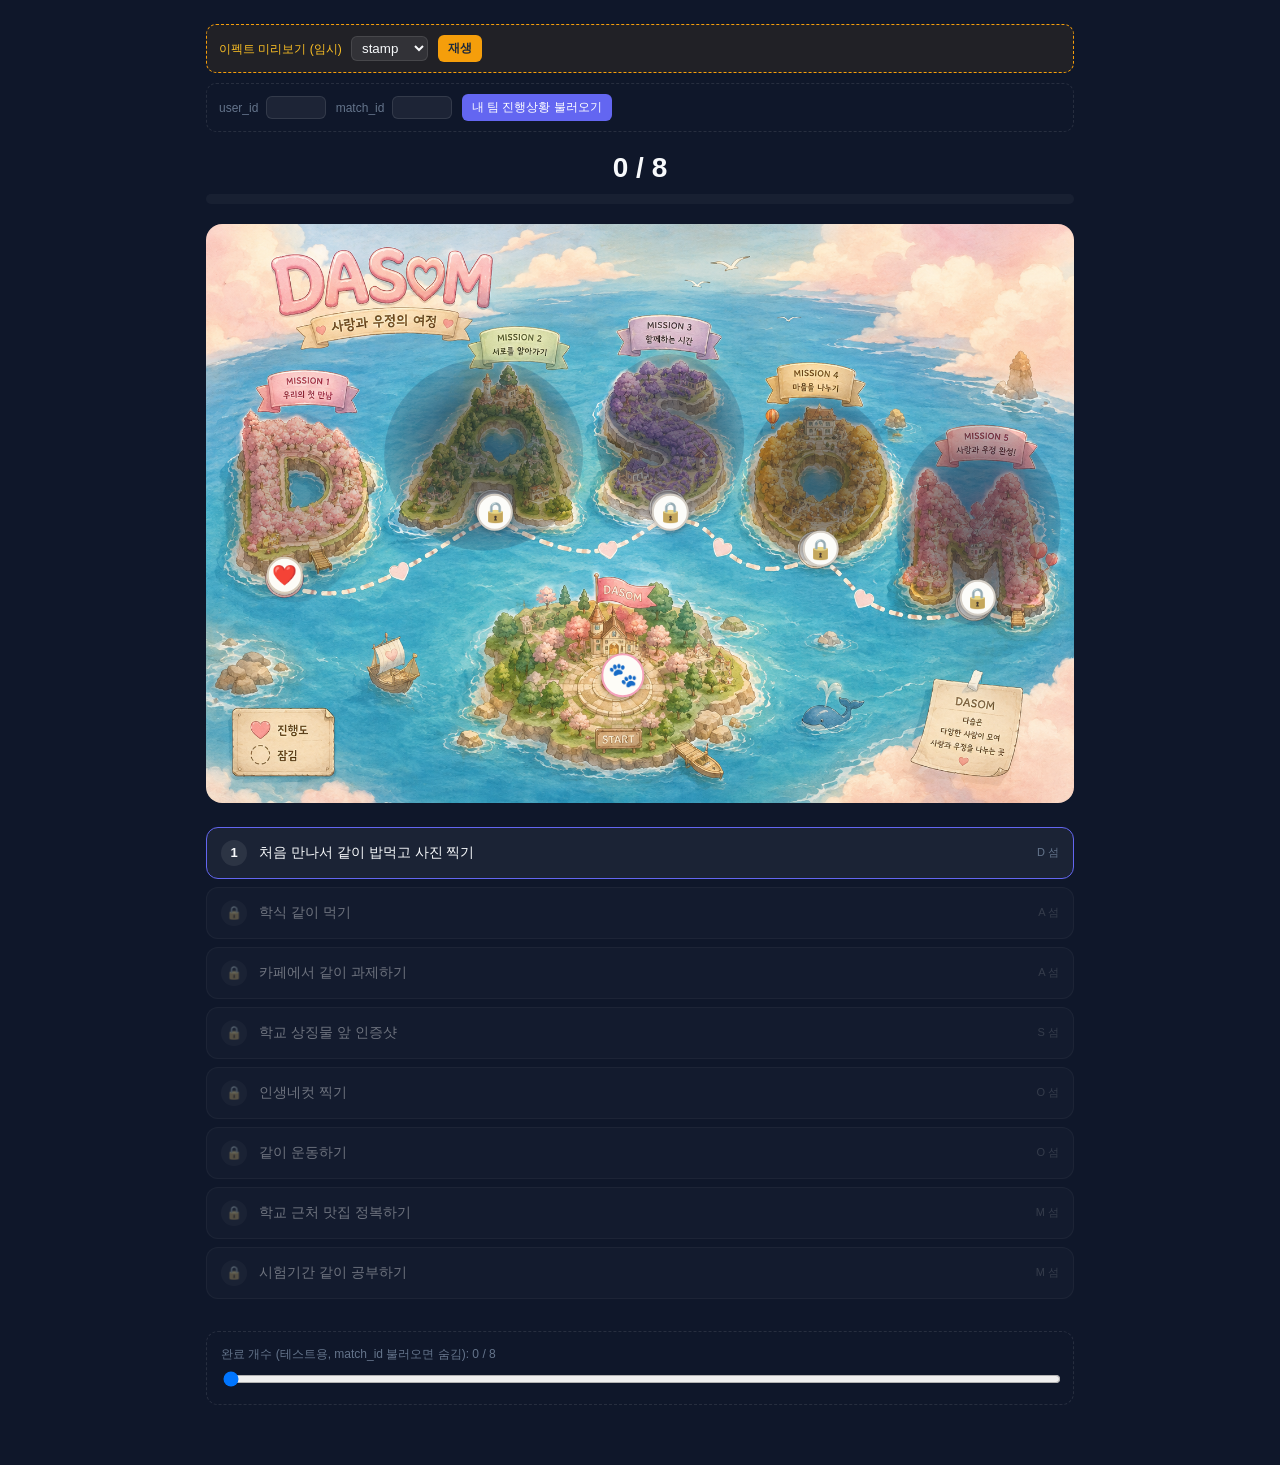
==== frontend/mission.html @ 1ad97488 "DASOM 지도 진행도 화면 + 사진 인증 완료 흐름 추가 - 미션 8개로 재구성, 섬(D/A/S/O/M)별로 묶음 - 지도 이미지 위에 섬 잠김/열림/완료 3단계 밝기 + 배지 " ====
<!DOCTYPE html>
<html lang="ko">
<head>
<meta charset="UTF-8">
<title>DASOM 진행도</title>
<link rel="stylesheet" href="css/mission.css">
</head>
<body>

<div class="page">

  <!-- 임시: 이펙트 비교용. 하나 고른 뒤 이 블록 통째로 제거할 것 -->
  <div class="effect-picker" id="effectPicker">
    <label>이펙트 미리보기 (임시)
      <select id="effectSelect">
        <option value="stamp">stamp</option>
        <option value="confetti">confetti</option>
        <option value="neon">neon</option>
      </select>
    </label>
    <button id="effectPreviewBtn">재생</button>
  </div>

  <div class="demo-auth">
    <label>user_id <input type="number" id="demoUserId"></label>
    <label>match_id <input type="number" id="demoMatchId"></label>
    <button id="demoLoadBtn">내 팀 진행상황 불러오기</button>
    <span id="demoAuthMsg"></span>
  </div>

  <div class="progress-header">
    <div class="progress-text"><span id="completedCount">0</span> / 8</div>
    <div class="progress-bar"><div class="progress-bar-fill" id="progressBarFill"></div></div>
  </div>

  <div class="dasom-wrap">
    <!-- frontend/img/dasom-map.png 로 그림 파일을 넣어야 보임 -->
    <img src="img/dasom-map.png" alt="DASOM 진행 지도" class="dasom-map-img">
    <div class="island-overlays" id="islandOverlays"></div>
    <div id="walker" class="walker-marker">🐾</div>
  </div>

  <div class="mission-list" id="missionList"></div>

  <div class="debug-panel" id="debugPanel">
    <label for="debugSlider">완료 개수 (테스트용, match_id 불러오면 숨김): <span id="debugValue">0</span> / 8</label>
    <input type="range" id="debugSlider" min="0" max="8" value="0" step="1">
  </div>

</div>

<div class="modal-overlay" id="uploadModal">
  <div class="modal-card">
    <h3 id="modalMissionTitle">미션 제목</h3>
    <input type="file" id="photoInput" accept="image/*">
    <p class="modal-msg" id="modalMsg"></p>
    <div class="modal-actions">
      <button id="modalCancelBtn" class="btn-secondary">취소</button>
      <button id="modalSubmitBtn" class="btn-primary">완료 처리</button>
    </div>
  </div>
</div>

<script src="js/mission.js"></script>
</body>
</html>
---- frontend/css/mission.css ----
:root {
    --primary: #6366f1;
    --primary-hover: #4f46e5;
    --bg-color: #0f172a;
    --text-color: #f8fafc;
    --muted: #64748b;
    --done: #22c55e;
    --locked-bg: rgba(255, 255, 255, 0.04);
    --card-bg: rgba(255, 255, 255, 0.05);
    --card-border: rgba(255, 255, 255, 0.1);
}

* { box-sizing: border-box; }

body {
    font-family: 'Inter', sans-serif;
    background-color: var(--bg-color);
    color: var(--text-color);
    margin: 0;
    min-height: 100vh;
}

.page {
    max-width: 900px;
    margin: 0 auto;
    padding: 24px 16px 60px;
}

/* 임시: 이펙트 비교용 드롭다운 (고른 뒤 제거할 것) */
.effect-picker {
    display: flex;
    align-items: center;
    gap: 10px;
    margin-bottom: 10px;
    padding: 10px 12px;
    border-radius: 10px;
    border: 1px dashed #f59e0b;
    background: rgba(245, 158, 11, 0.08);
    font-size: 12px;
    color: #fbbf24;
}

.effect-picker select {
    margin-left: 6px;
    background: rgba(255, 255, 255, 0.08);
    color: var(--text-color);
    border: 1px solid var(--card-border);
    border-radius: 6px;
    padding: 3px 6px;
}

.effect-picker button {
    background: #f59e0b;
    color: #1e293b;
    border: none;
    border-radius: 6px;
    padding: 5px 10px;
    cursor: pointer;
    font-weight: 700;
    font-size: 12px;
}

/* 로그인 대체용 테스트 입력 (실제 로그인 연동 전까지) */
.demo-auth {
    display: flex;
    flex-wrap: wrap;
    align-items: center;
    gap: 10px;
    margin-bottom: 20px;
    padding: 10px 12px;
    border-radius: 10px;
    border: 1px dashed var(--card-border);
    font-size: 12px;
    color: var(--muted);
}

.demo-auth input {
    width: 60px;
    margin-left: 4px;
    background: rgba(255, 255, 255, 0.06);
    border: 1px solid var(--card-border);
    border-radius: 6px;
    color: var(--text-color);
    padding: 3px 6px;
}

.demo-auth button {
    background: var(--primary);
    color: #fff;
    border: none;
    border-radius: 6px;
    padding: 5px 10px;
    cursor: pointer;
    font-size: 12px;
}

/* 상단 진행도 */
.progress-header {
    text-align: center;
    margin-bottom: 12px;
}

.progress-text {
    font-size: 28px;
    font-weight: 700;
}

.progress-bar {
    margin-top: 10px;
    height: 10px;
    border-radius: 999px;
    background: var(--locked-bg);
    overflow: hidden;
}

.progress-bar-fill {
    height: 100%;
    width: 0%;
    background: linear-gradient(90deg, var(--primary), #a855f7);
    border-radius: 999px;
    transition: width 0.6s ease;
}

/* DASOM 지도 */
.dasom-wrap {
    position: relative;
    margin: 20px 0 8px;
    border-radius: 16px;
    overflow: hidden;
}

.dasom-map-img {
    display: block;
    width: 100%;
    height: auto;
}

.island-overlays {
    position: absolute;
    inset: 0;
}

/* 섬 하나를 덮어 어둡게 만드는 레이어. locked면 보이고, 열리면 사라짐.
   가장자리를 radial-gradient로 흐리게 빼서 섬 윤곽과 안 맞아도 티가 덜 나게 함 */
.island-dim {
    position: absolute;
    transform: translate(-50%, -50%);
    border-radius: 50%;
    background: radial-gradient(
        ellipse at center,
        rgba(28, 40, 64, 0.62) 0%,
        rgba(28, 40, 64, 0.5) 40%,
        rgba(28, 40, 64, 0.22) 68%,
        rgba(28, 40, 64, 0) 88%
    );
    transition: opacity 0.7s ease;
    pointer-events: none;
}

/* 잠김: 그대로 어둡게 / 열림: 절반만 / 완료: 완전히 밝게 */
.island-dim.is-open {
    opacity: 0.45;
}

.island-dim.is-done {
    opacity: 0;
}

/* 그림에 이미 그려진 자물쇠 배지를 덮는 흰 원 + 상태 아이콘 */
.island-badge {
    position: absolute;
    width: 4.2%;
    aspect-ratio: 1;
    transform: translate(-50%, -50%);
    border-radius: 50%;
    background: #fdfcf7;
    border: 2px solid #d9cdbb;
    box-shadow: 0 2px 5px rgba(0, 0, 0, 0.25);
    display: flex;
    align-items: center;
    justify-content: center;
    font-size: clamp(11px, 2vw, 20px);
    line-height: 1;
    transition: transform 0.4s ease, box-shadow 0.4s ease;
    pointer-events: none;
}

.island-badge.locked {
    filter: grayscale(0.5);
}

.island-badge.done {
    border-color: #f5a3bb;
    box-shadow: 0 0 10px 2px rgba(245, 163, 187, 0.9);
}

.walker-marker {
    position: absolute;
    top: 0;
    left: 0;
    width: 5%;
    aspect-ratio: 1;
    display: flex;
    align-items: center;
    justify-content: center;
    font-size: clamp(13px, 2.2vw, 24px);
    line-height: 1;
    border-radius: 50%;
    background: #fdfcf7;
    border: 2px solid #f5a3bb;
    box-shadow: 0 2px 6px rgba(0, 0, 0, 0.35);
    transform: translate(-50%, -50%);
    transition: left 0.8s ease, top 0.8s ease;
    animation: walkerBob 1.6s ease-in-out infinite;
}

@keyframes walkerBob {
    0%, 100% { margin-top: 0; }
    50% { margin-top: -6px; }
}

/* 미션 목록 */
.mission-list {
    display: flex;
    flex-direction: column;
    gap: 8px;
    margin-top: 24px;
}

.mission-item {
    display: flex;
    align-items: center;
    gap: 12px;
    padding: 12px 14px;
    border-radius: 12px;
    background: var(--card-bg);
    border: 1px solid var(--card-border);
}

.mission-item .badge {
    width: 26px;
    height: 26px;
    flex: none;
    border-radius: 50%;
    display: flex;
    align-items: center;
    justify-content: center;
    font-size: 13px;
    font-weight: 700;
    background: rgba(255, 255, 255, 0.08);
}

.mission-item .title {
    flex: 1;
    font-size: 14px;
}

.mission-item .stage-tag {
    font-size: 11px;
    color: var(--muted);
}

.mission-item.locked {
    opacity: 0.4;
    filter: grayscale(0.6);
}

.mission-item.open {
    cursor: pointer;
    border-color: var(--primary);
}

.mission-item.open:hover {
    background: rgba(99, 102, 241, 0.12);
}

.mission-item.done {
    border-color: var(--done);
}

.mission-item.done .badge {
    background: var(--done);
    color: #0f172a;
}

.mission-item.done .title {
    color: var(--muted);
    text-decoration: line-through;
}

/* 디버그 패널 (테스트용, 실제 배포 화면에서는 제거) */
.debug-panel {
    margin-top: 32px;
    padding: 14px;
    border-radius: 12px;
    border: 1px dashed var(--card-border);
    font-size: 12px;
    color: var(--muted);
}

.debug-panel input[type="range"] {
    width: 100%;
    margin-top: 8px;
}

/* 사진 업로드 모달 */
.modal-overlay {
    display: none;
    position: fixed;
    inset: 0;
    background: rgba(0, 0, 0, 0.6);
    align-items: center;
    justify-content: center;
    z-index: 100;
}

.modal-overlay.open {
    display: flex;
}

.modal-card {
    width: 90%;
    max-width: 360px;
    background: #1e293b;
    border: 1px solid var(--card-border);
    border-radius: 16px;
    padding: 20px;
}

.modal-card h3 {
    margin: 0 0 14px;
    font-size: 16px;
}

.modal-card input[type="file"] {
    width: 100%;
    color: var(--text-color);
    font-size: 12px;
}

.modal-msg {
    min-height: 16px;
    font-size: 12px;
    color: #f59e0b;
    margin: 10px 0 0;
}

.modal-actions {
    display: flex;
    gap: 8px;
    margin-top: 16px;
}

.modal-actions button {
    flex: 1;
    padding: 10px;
    border-radius: 8px;
    border: none;
    cursor: pointer;
    font-weight: 600;
}

.btn-secondary {
    background: rgba(255, 255, 255, 0.08);
    color: var(--text-color);
}

.btn-primary {
    background: var(--primary);
    color: #fff;
}

.btn-primary:disabled {
    opacity: 0.5;
    cursor: not-allowed;
}

/* 클리어 이펙트: 도장 */
.effect-stamp {
    position: absolute;
    top: 50%;
    left: 50%;
    font-size: 32px;
    font-weight: 900;
    letter-spacing: 2px;
    color: var(--done);
    border: 5px solid var(--done);
    padding: 6px 18px;
    border-radius: 12px;
    opacity: 0;
    pointer-events: none;
    z-index: 10;
    animation: stampIn 0.8s ease forwards;
}

@keyframes stampIn {
    0% { opacity: 0; transform: translate(-50%, -50%) rotate(-12deg) scale(2); }
    30% { opacity: 1; transform: translate(-50%, -50%) rotate(-12deg) scale(0.9); }
    45% { transform: translate(-50%, -50%) rotate(-12deg) scale(1.05); }
    70% { transform: translate(-50%, -50%) rotate(-12deg) scale(1); }
    100% { opacity: 0; transform: translate(-50%, -50%) rotate(-12deg) scale(1); }
}

/* 클리어 이펙트: 컨페티 (대안, CURRENT_EFFECT를 "confetti"로 바꾸면 적용) */
.effect-confetti-layer {
    position: absolute;
    top: 50%;
    left: 50%;
    width: 0;
    height: 0;
    pointer-events: none;
    z-index: 10;
}

.confetti-piece {
    position: absolute;
    width: 8px;
    height: 8px;
    top: 0;
    left: 0;
    border-radius: 2px;
    opacity: 0;
    animation: confettiBurst 0.8s ease-out forwards;
}

@keyframes confettiBurst {
    0% { opacity: 1; transform: translate(0, 0) rotate(0deg); }
    100% { opacity: 0; transform: translate(var(--dx), var(--dy)) rotate(360deg); }
}

/* 클리어 이펙트: 네온 링 (대안, CURRENT_EFFECT를 "neon"으로 바꾸면 적용) */
.effect-neon-layer {
    position: absolute;
    top: 50%;
    left: 50%;
    width: 0;
    height: 0;
    pointer-events: none;
    z-index: 10;
}

.neon-ring {
    position: absolute;
    top: 0;
    left: 0;
    width: 40px;
    height: 40px;
    margin: -20px 0 0 -20px;
    border-radius: 50%;
    border: 3px solid #22d3ee;
    box-shadow: 0 0 12px 2px #22d3ee, inset 0 0 12px 2px #22d3ee;
    opacity: 0;
    animation: neonExpand 0.8s ease-out forwards;
}

@keyframes neonExpand {
    0% { transform: scale(0.3); opacity: 0.9; }
    70% { opacity: 0.5; }
    100% { transform: scale(6); opacity: 0; }
}
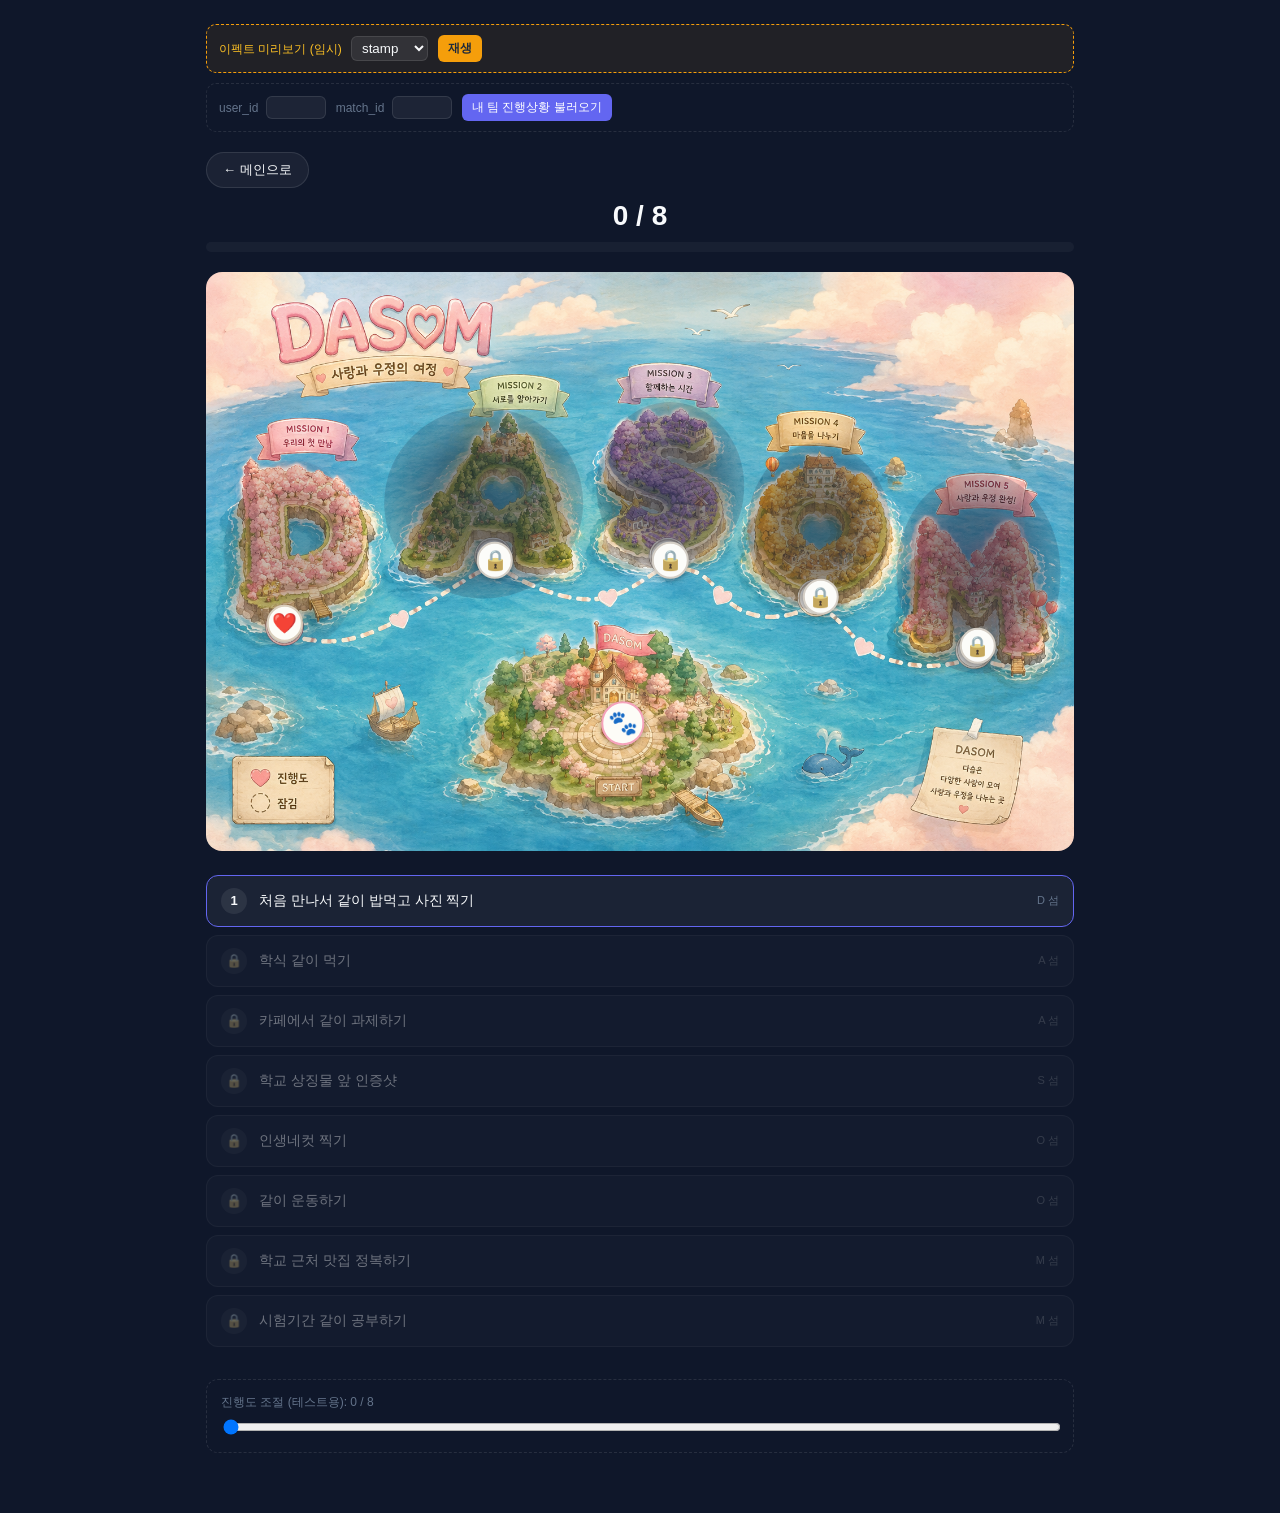
==== commit 36e8105a: "미션 지도 통합: 메인 화면 연결, 세션 유지, 진행도 조절 - index.html: 미션 보드 버튼 -> DASOM 지도 연결 (팀원 파일, 기존 코드는 유지하고 추가만 함) -" ====
--- a/frontend/mission.html
+++ b/frontend/mission.html
@@ -28,6 +28,10 @@
     <span id="demoAuthMsg"></span>
   </div>
 
+  <div class="top-bar">
+    <button id="backBtn" class="back-btn">← 메인으로</button>
+  </div>
+
   <div class="progress-header">
     <div class="progress-text"><span id="completedCount">0</span> / 8</div>
     <div class="progress-bar"><div class="progress-bar-fill" id="progressBarFill"></div></div>
@@ -43,7 +47,7 @@
   <div class="mission-list" id="missionList"></div>
 
   <div class="debug-panel" id="debugPanel">
-    <label for="debugSlider">완료 개수 (테스트용, match_id 불러오면 숨김): <span id="debugValue">0</span> / 8</label>
+    <label for="debugSlider">진행도 조절 (테스트용): <span id="debugValue">0</span> / 8 <span id="debugMode"></span></label>
     <input type="range" id="debugSlider" min="0" max="8" value="0" step="1">
   </div>
 
--- a/frontend/css/mission.css
+++ b/frontend/css/mission.css
@@ -24,6 +24,27 @@
     max-width: 900px;
     margin: 0 auto;
     padding: 24px 16px 60px;
+}
+
+/* 상단 뒤로가기 */
+.top-bar {
+    margin-bottom: 12px;
+}
+
+.back-btn {
+    background: var(--card-bg);
+    color: var(--text-color);
+    border: 1px solid var(--card-border);
+    border-radius: 999px;
+    padding: 8px 16px;
+    font-size: 13px;
+    cursor: pointer;
+    transition: background 0.2s ease;
+}
+
+.back-btn:hover {
+    background: rgba(99, 102, 241, 0.2);
+    border-color: var(--primary);
 }
 
 /* 임시: 이펙트 비교용 드롭다운 (고른 뒤 제거할 것) */
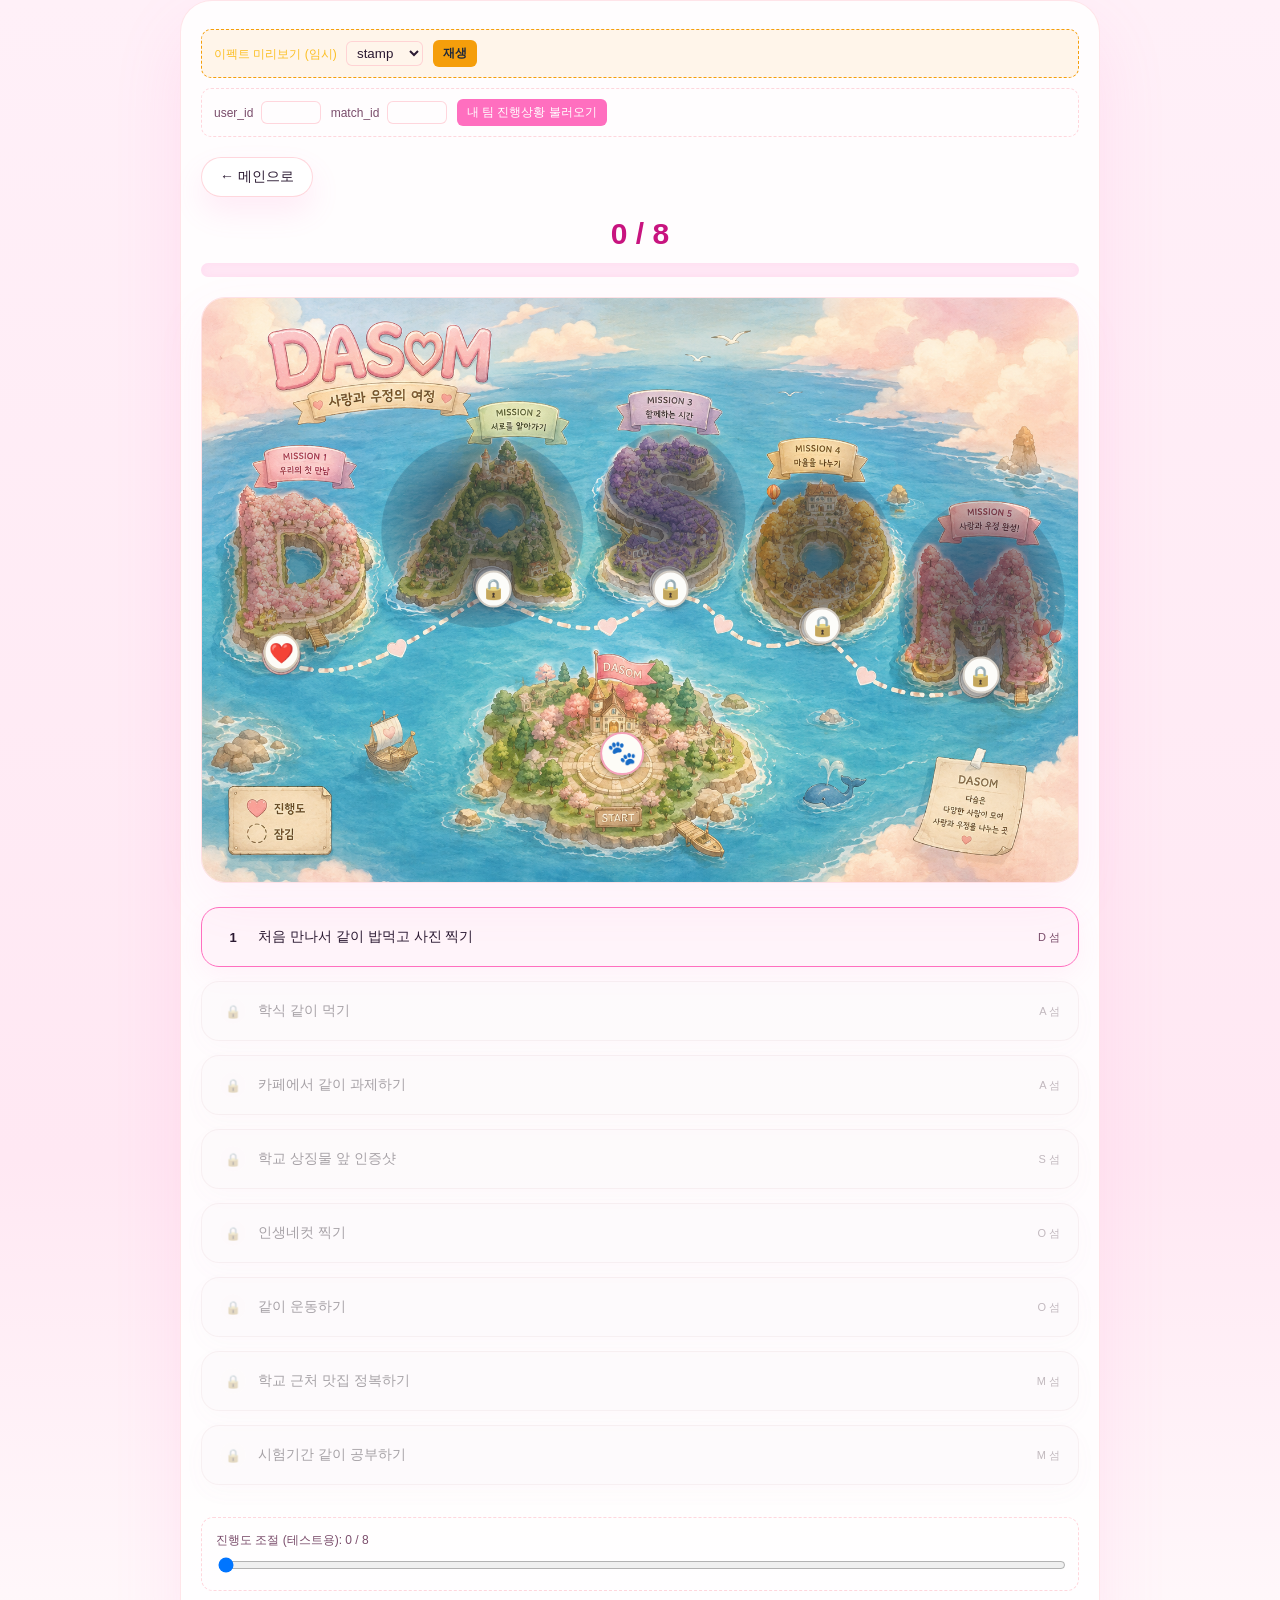
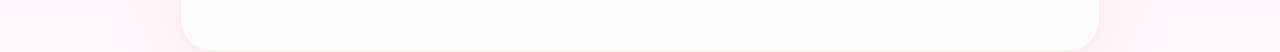
==== commit 75c7b395: "pink" ====
--- a/frontend/mission.html
+++ b/frontend/mission.html
@@ -2,7 +2,8 @@
 <html lang="ko">
 <head>
 <meta charset="UTF-8">
-<title>DASOM 진행도</title>
+<title>Dasom Cupid - 미션 진행</title>
+<link rel="icon" href="img/cupid_logo.png" type="image/png">
 <link rel="stylesheet" href="css/mission.css">
 </head>
 <body>
--- a/frontend/css/mission.css
+++ b/frontend/css/mission.css
@@ -1,50 +1,56 @@
 :root {
-    --primary: #6366f1;
-    --primary-hover: #4f46e5;
-    --bg-color: #0f172a;
-    --text-color: #f8fafc;
-    --muted: #64748b;
-    --done: #22c55e;
-    --locked-bg: rgba(255, 255, 255, 0.04);
-    --card-bg: rgba(255, 255, 255, 0.05);
-    --card-border: rgba(255, 255, 255, 0.1);
+    --primary: #ff6fbf;
+    --primary-hover: #ff4da6;
+    --bg-color: #fff0f8;
+    --text-color: #2b1a32;
+    --muted: #7a4d6b;
+    --done: #ff90c8;
+    --locked-bg: rgba(255, 223, 242, 0.7);
+    --card-bg: rgba(255, 255, 255, 0.95);
+    --card-border: rgba(255, 182, 193, 0.55);
 }
 
 * { box-sizing: border-box; }
 
 body {
     font-family: 'Inter', sans-serif;
-    background-color: var(--bg-color);
+    background: linear-gradient(180deg, #fff0f8 0%, #ffe8f3 70%, #fff9fb 100%);
     color: var(--text-color);
     margin: 0;
     min-height: 100vh;
 }
 
 .page {
-    max-width: 900px;
+    max-width: 920px;
     margin: 0 auto;
-    padding: 24px 16px 60px;
+    padding: 28px 20px 60px;
+    background: rgba(255, 255, 255, 0.84);
+    border-radius: 32px;
+    box-shadow: 0 30px 70px rgba(255, 111, 191, 0.12);
+    border: 1px solid rgba(255, 182, 193, 0.35);
 }
 
 /* 상단 뒤로가기 */
 .top-bar {
-    margin-bottom: 12px;
+    margin-bottom: 20px;
 }
 
 .back-btn {
-    background: var(--card-bg);
-    color: var(--text-color);
-    border: 1px solid var(--card-border);
+    background: rgba(255, 255, 255, 0.96);
+    color: var(--text-color);
+    border: 1px solid rgba(255, 182, 193, 0.55);
     border-radius: 999px;
-    padding: 8px 16px;
-    font-size: 13px;
+    padding: 10px 18px;
+    font-size: 14px;
     cursor: pointer;
-    transition: background 0.2s ease;
+    transition: transform 0.2s ease, background 0.2s ease;
+    box-shadow: 0 15px 30px rgba(255, 111, 191, 0.12);
 }
 
 .back-btn:hover {
-    background: rgba(99, 102, 241, 0.2);
+    background: rgba(255, 228, 241, 0.9);
     border-color: var(--primary);
+    transform: translateY(-1px);
 }
 
 /* 임시: 이펙트 비교용 드롭다운 (고른 뒤 제거할 것) */
@@ -118,26 +124,28 @@
 /* 상단 진행도 */
 .progress-header {
     text-align: center;
-    margin-bottom: 12px;
+    margin-bottom: 18px;
 }
 
 .progress-text {
-    font-size: 28px;
-    font-weight: 700;
+    font-size: 30px;
+    font-weight: 800;
+    color: #c8147f;
 }
 
 .progress-bar {
-    margin-top: 10px;
-    height: 10px;
+    margin-top: 12px;
+    height: 14px;
     border-radius: 999px;
     background: var(--locked-bg);
     overflow: hidden;
+    box-shadow: inset 0 0 10px rgba(255, 111, 191, 0.08);
 }
 
 .progress-bar-fill {
     height: 100%;
     width: 0%;
-    background: linear-gradient(90deg, var(--primary), #a855f7);
+    background: linear-gradient(90deg, var(--primary), #ff4da6);
     border-radius: 999px;
     transition: width 0.6s ease;
 }
@@ -145,15 +153,18 @@
 /* DASOM 지도 */
 .dasom-wrap {
     position: relative;
-    margin: 20px 0 8px;
-    border-radius: 16px;
+    margin: 20px 0 16px;
+    border-radius: 24px;
     overflow: hidden;
+    border: 1px solid rgba(255, 182, 193, 0.4);
+    box-shadow: 0 18px 50px rgba(255, 111, 191, 0.08);
 }
 
 .dasom-map-img {
     display: block;
     width: 100%;
     height: auto;
+    opacity: 0.95;
 }
 
 .island-overlays {
@@ -244,7 +255,7 @@
 .mission-list {
     display: flex;
     flex-direction: column;
-    gap: 8px;
+    gap: 14px;
     margin-top: 24px;
 }
 
@@ -252,10 +263,11 @@
     display: flex;
     align-items: center;
     gap: 12px;
-    padding: 12px 14px;
-    border-radius: 12px;
-    background: var(--card-bg);
-    border: 1px solid var(--card-border);
+    padding: 16px 18px;
+    border-radius: 18px;
+    background: rgba(255, 244, 250, 0.95);
+    border: 1px solid rgba(255, 182, 193, 0.45);
+    box-shadow: 0 8px 25px rgba(255, 111, 191, 0.08);
 }
 
 .mission-item .badge {
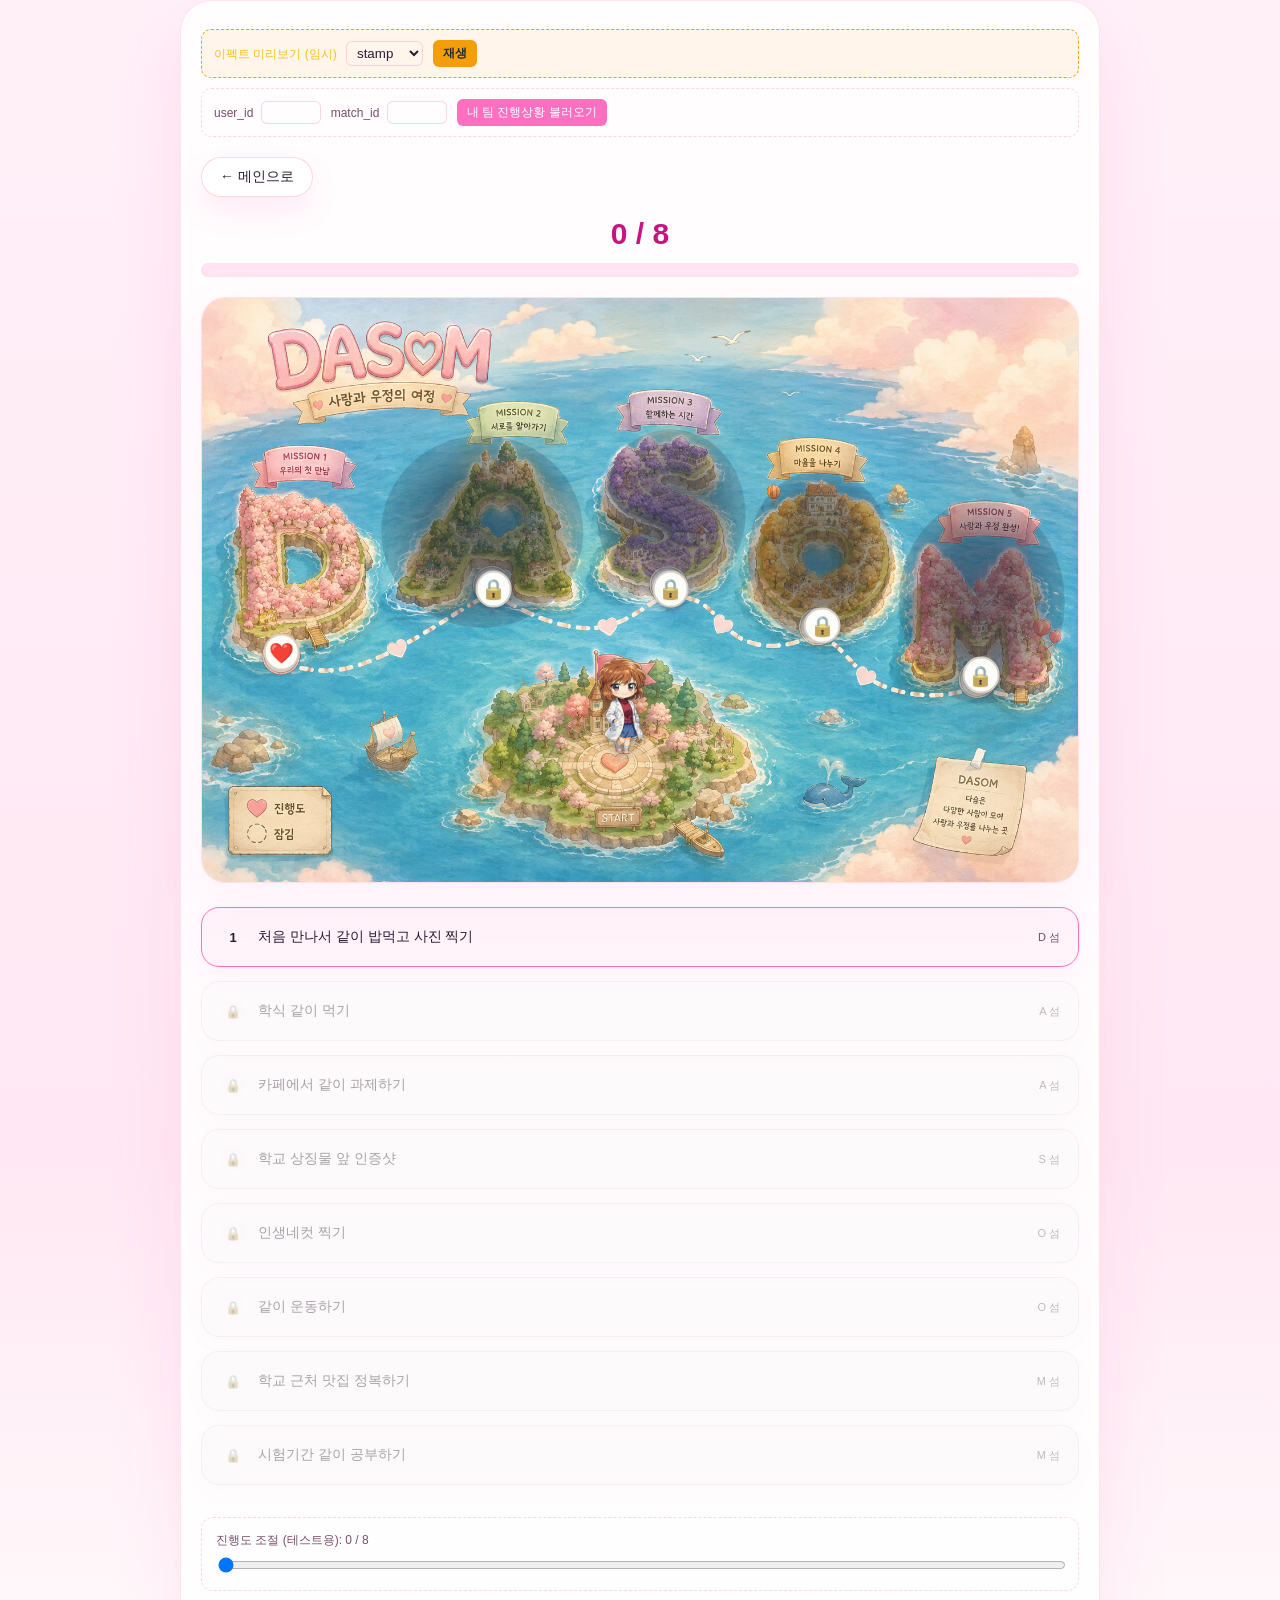
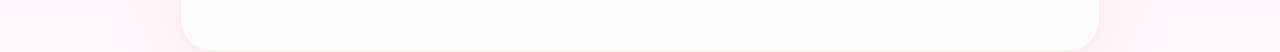
==== commit 8686ec0f: "미션 보드 캐릭터를 발바닥 이모지에서 일러스트 이미지로 교체 - girl.png 배경(회갈색 그라데이션)을 제거한 girl-cutout.png 추가 - 기준점을 발끝으로 변경해 좌" ====
--- a/frontend/mission.html
+++ b/frontend/mission.html
@@ -42,7 +42,7 @@
     <!-- frontend/img/dasom-map.png 로 그림 파일을 넣어야 보임 -->
     <img src="img/dasom-map.png" alt="DASOM 진행 지도" class="dasom-map-img">
     <div class="island-overlays" id="islandOverlays"></div>
-    <div id="walker" class="walker-marker">🐾</div>
+    <div id="walker" class="walker-marker"><img src="img/girl-cutout.png" alt="진행 캐릭터"></div>
   </div>
 
   <div class="mission-list" id="missionList"></div>
--- a/frontend/css/mission.css
+++ b/frontend/css/mission.css
@@ -28,6 +28,82 @@
     border-radius: 32px;
     box-shadow: 0 30px 70px rgba(255, 111, 191, 0.12);
     border: 1px solid rgba(255, 182, 193, 0.35);
+}
+
+/* 미션 보드: 지도를 화면 폭 가득 크게 */
+#mission .dasom-wrap {
+    width: 100%;
+    max-width: none;
+}
+
+.map-hint {
+    text-align: center;
+    font-size: 13px;
+    color: var(--muted);
+    margin: 10px 0 0;
+}
+
+/* 섬 위의 물음표 마커 — 누르면 그 섬 미션 목록이 뜬다 */
+.island-quest {
+    position: absolute;
+    width: 6%;
+    aspect-ratio: 1;
+    transform: translate(-50%, -50%);
+    border-radius: 50%;
+    background: #fff;
+    border: 3px solid var(--primary);
+    color: var(--primary);
+    font-size: clamp(13px, 2.4vw, 22px);
+    font-weight: 900;
+    display: flex;
+    align-items: center;
+    justify-content: center;
+    cursor: pointer;
+    box-shadow: 0 3px 10px rgba(0, 0, 0, 0.3);
+    transition: transform 0.2s ease, box-shadow 0.2s ease;
+    animation: questPulse 1.8s ease-in-out infinite;
+}
+
+.island-quest:hover {
+    transform: translate(-50%, -50%) scale(1.15);
+}
+
+.island-quest.locked {
+    background: #d8d8d8;
+    border-color: #9a9a9a;
+    color: #6b6b6b;
+    cursor: not-allowed;
+    animation: none;
+    opacity: 0.85;
+}
+
+.island-quest.done {
+    background: var(--done);
+    border-color: #fff;
+    color: #fff;
+    animation: none;
+}
+
+@keyframes questPulse {
+    0%, 100% { box-shadow: 0 3px 10px rgba(0, 0, 0, 0.3); }
+    50% { box-shadow: 0 3px 18px 4px rgba(255, 111, 191, 0.75); }
+}
+
+/* 섬 미션 목록 팝업 */
+.island-modal-card {
+    max-width: 460px;
+}
+
+.island-modal-sub {
+    margin: 0 0 12px;
+    font-size: 12px;
+    color: var(--muted);
+}
+
+.island-modal-card .mission-list {
+    margin-top: 0;
+    max-height: 50vh;
+    overflow-y: auto;
 }
 
 /* 상단 뒤로가기 */
@@ -189,11 +265,8 @@
     pointer-events: none;
 }
 
-/* 잠김: 그대로 어둡게 / 열림: 절반만 / 완료: 완전히 밝게 */
-.island-dim.is-open {
-    opacity: 0.45;
-}
-
+/* 잠김만 어둡게. 열린 섬은 지금 진행할 수 있는 곳이므로 완전히 밝게 둔다. */
+.island-dim.is-open,
 .island-dim.is-done {
     opacity: 0;
 }
@@ -226,24 +299,25 @@
     box-shadow: 0 0 10px 2px rgba(245, 163, 187, 0.9);
 }
 
+/* 캐릭터는 배지가 아니므로 원형 배경 없이 아이콘만 (마커들과 헷갈리지 않게) */
+/* 진행 캐릭터. 발끝이 좌표에 닿도록 아래쪽을 기준점으로 잡는다. */
 .walker-marker {
     position: absolute;
     top: 0;
     left: 0;
-    width: 5%;
-    aspect-ratio: 1;
-    display: flex;
-    align-items: center;
-    justify-content: center;
-    font-size: clamp(13px, 2.2vw, 24px);
-    line-height: 1;
-    border-radius: 50%;
-    background: #fdfcf7;
-    border: 2px solid #f5a3bb;
-    box-shadow: 0 2px 6px rgba(0, 0, 0, 0.35);
-    transform: translate(-50%, -50%);
+    line-height: 0;
+    transform: translate(-50%, -100%);
     transition: left 0.8s ease, top 0.8s ease;
+    pointer-events: none;
     animation: walkerBob 1.6s ease-in-out infinite;
+    z-index: 3;
+}
+
+.walker-marker img {
+    height: clamp(52px, 8.5vw, 96px);
+    width: auto;
+    display: block;
+    filter: drop-shadow(0 4px 6px rgba(0, 0, 0, 0.35));
 }
 
 @keyframes walkerBob {
@@ -354,15 +428,18 @@
 .modal-card {
     width: 90%;
     max-width: 360px;
-    background: #1e293b;
+    background: #fff;
+    color: var(--text-color);
     border: 1px solid var(--card-border);
     border-radius: 16px;
     padding: 20px;
+    box-shadow: 0 12px 40px rgba(255, 111, 191, 0.35);
 }
 
 .modal-card h3 {
     margin: 0 0 14px;
-    font-size: 16px;
+    font-size: 17px;
+    color: var(--primary-hover);
 }
 
 .modal-card input[type="file"] {
@@ -394,8 +471,8 @@
 }
 
 .btn-secondary {
-    background: rgba(255, 255, 255, 0.08);
-    color: var(--text-color);
+    background: #f6e6f0;
+    color: var(--muted);
 }
 
 .btn-primary {
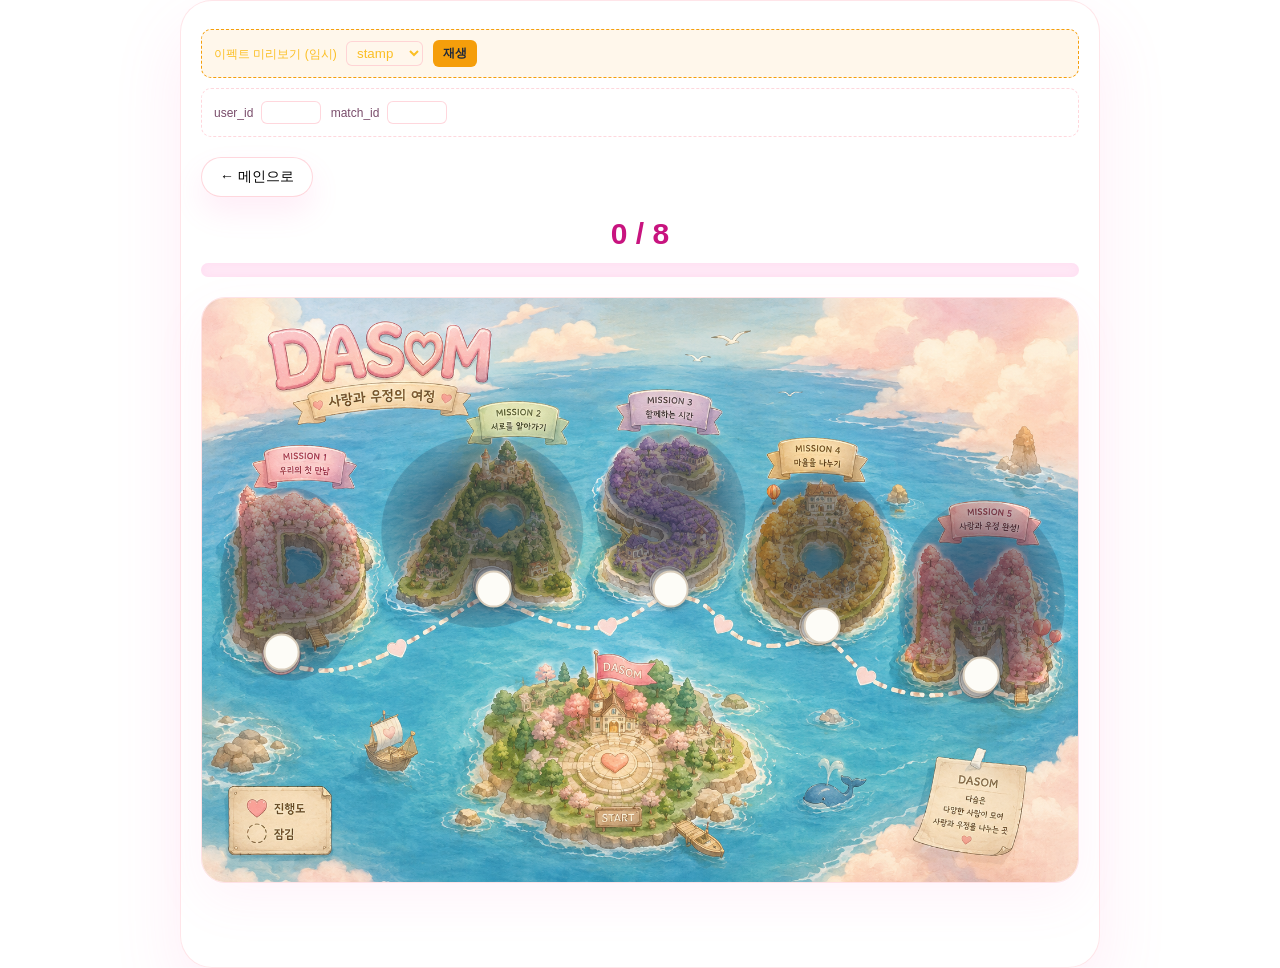
==== commit 0a0b07cc: "f" ====
--- a/frontend/mission.html
+++ b/frontend/mission.html
@@ -47,11 +47,6 @@
 
   <div class="mission-list" id="missionList"></div>
 
-  <div class="debug-panel" id="debugPanel">
-    <label for="debugSlider">진행도 조절 (테스트용): <span id="debugValue">0</span> / 8 <span id="debugMode"></span></label>
-    <input type="range" id="debugSlider" min="0" max="8" value="0" step="1">
-  </div>
-
 </div>
 
 <div class="modal-overlay" id="uploadModal">
--- a/frontend/css/mission.css
+++ b/frontend/css/mission.css
@@ -1,20 +1,16 @@
 :root {
-    --primary: #ff6fbf;
-    --primary-hover: #ff4da6;
-    --bg-color: #fff0f8;
-    --text-color: #2b1a32;
     --muted: #7a4d6b;
     --done: #ff90c8;
     --locked-bg: rgba(255, 223, 242, 0.7);
-    --card-bg: rgba(255, 255, 255, 0.95);
     --card-border: rgba(255, 182, 193, 0.55);
 }
 
-* { box-sizing: border-box; }
+* {
+    box-sizing: border-box;
+}
 
 body {
-    font-family: 'Inter', sans-serif;
-    background: linear-gradient(180deg, #fff0f8 0%, #ffe8f3 70%, #fff9fb 100%);
+    font-family: 'JalnanGothic', 'Inter', sans-serif;
     color: var(--text-color);
     margin: 0;
     min-height: 100vh;
@@ -85,8 +81,15 @@
 }
 
 @keyframes questPulse {
-    0%, 100% { box-shadow: 0 3px 10px rgba(0, 0, 0, 0.3); }
-    50% { box-shadow: 0 3px 18px 4px rgba(255, 111, 191, 0.75); }
+
+    0%,
+    100% {
+        box-shadow: 0 3px 10px rgba(0, 0, 0, 0.3);
+    }
+
+    50% {
+        box-shadow: 0 3px 18px 4px rgba(255, 111, 191, 0.75);
+    }
 }
 
 /* 섬 미션 목록 팝업 */
@@ -254,13 +257,11 @@
     position: absolute;
     transform: translate(-50%, -50%);
     border-radius: 50%;
-    background: radial-gradient(
-        ellipse at center,
-        rgba(28, 40, 64, 0.62) 0%,
-        rgba(28, 40, 64, 0.5) 40%,
-        rgba(28, 40, 64, 0.22) 68%,
-        rgba(28, 40, 64, 0) 88%
-    );
+    background: radial-gradient(ellipse at center,
+            rgba(28, 40, 64, 0.62) 0%,
+            rgba(28, 40, 64, 0.5) 40%,
+            rgba(28, 40, 64, 0.22) 68%,
+            rgba(28, 40, 64, 0) 88%);
     transition: opacity 0.7s ease;
     pointer-events: none;
 }
@@ -321,8 +322,15 @@
 }
 
 @keyframes walkerBob {
-    0%, 100% { margin-top: 0; }
-    50% { margin-top: -6px; }
+
+    0%,
+    100% {
+        margin-top: 0;
+    }
+
+    50% {
+        margin-top: -6px;
+    }
 }
 
 /* 미션 목록 */
@@ -483,6 +491,142 @@
 .btn-primary:disabled {
     opacity: 0.5;
     cursor: not-allowed;
+}
+
+/* 제출 후 안내 배너 (alert 대체) */
+.mission-toast {
+    position: absolute;
+    left: 50%;
+    bottom: 6%;
+    transform: translateX(-50%);
+    background: rgba(43, 26, 50, 0.92);
+    color: #fff;
+    font-size: clamp(13px, 1.6vw, 16px);
+    padding: 12px 22px;
+    border-radius: 999px;
+    box-shadow: 0 10px 30px rgba(0, 0, 0, 0.35);
+    z-index: 13;
+    pointer-events: none;
+    white-space: nowrap;
+    animation: toastIn 2.6s ease forwards;
+}
+
+@keyframes toastIn {
+    0% {
+        opacity: 0;
+        transform: translateX(-50%) translateY(14px);
+    }
+
+    12%,
+    80% {
+        opacity: 1;
+        transform: translateX(-50%) translateY(0);
+    }
+
+    100% {
+        opacity: 0;
+        transform: translateX(-50%) translateY(-8px);
+    }
+}
+
+/* 클리어 이펙트: 성학 선배 (기본값)
+   사진은 원본 그대로 쓴다. 자르거나 보정하지 않는다. */
+.effect-senior {
+    position: absolute;
+    top: 50%;
+    left: 50%;
+    transform: translate(-50%, -50%);
+    z-index: 12;
+    pointer-events: none;
+    display: flex;
+    flex-direction: column;
+    align-items: center;
+    gap: 10px;
+}
+
+.effect-senior img {
+    width: min(62vw, 560px);
+    height: auto;
+    display: block;
+    border: 6px solid #fff;
+    border-radius: 10px;
+    box-shadow: 0 18px 50px rgba(0, 0, 0, 0.55);
+    opacity: 0;
+    animation: seniorBurst 1.8s cubic-bezier(.2, .9, .25, 1) forwards;
+}
+
+.effect-senior-text {
+    font-size: clamp(28px, 5vw, 54px);
+    font-weight: 900;
+    letter-spacing: 3px;
+    color: #fff;
+    text-shadow: 0 0 12px var(--primary), 0 4px 10px rgba(0, 0, 0, 0.6);
+    opacity: 0;
+    animation: seniorText 1.8s ease forwards;
+}
+
+@keyframes seniorBurst {
+    0% {
+        opacity: 0;
+        transform: scale(0.15) rotate(-14deg);
+    }
+
+    10% {
+        opacity: 1;
+        transform: scale(1.18) rotate(6deg);
+    }
+
+    18% {
+        transform: scale(0.96) rotate(-5deg);
+    }
+
+    26% {
+        transform: scale(1.06) rotate(4deg);
+    }
+
+    34% {
+        transform: scale(1) rotate(-3deg);
+    }
+
+    42% {
+        transform: scale(1.02) rotate(3deg);
+    }
+
+    50%,
+    80% {
+        opacity: 1;
+        transform: scale(1) rotate(0deg);
+    }
+
+    100% {
+        opacity: 0;
+        transform: scale(1.25) rotate(2deg);
+    }
+}
+
+@keyframes seniorText {
+
+    0%,
+    12% {
+        opacity: 0;
+        transform: scale(0.6);
+    }
+
+    22% {
+        opacity: 1;
+        transform: scale(1.15);
+    }
+
+    30%,
+    80% {
+        opacity: 1;
+        transform: scale(1);
+    }
+
+    100% {
+        opacity: 0;
+        transform: scale(1.1);
+    }
 }
 
 /* 클리어 이펙트: 도장 */
@@ -504,11 +648,28 @@
 }
 
 @keyframes stampIn {
-    0% { opacity: 0; transform: translate(-50%, -50%) rotate(-12deg) scale(2); }
-    30% { opacity: 1; transform: translate(-50%, -50%) rotate(-12deg) scale(0.9); }
-    45% { transform: translate(-50%, -50%) rotate(-12deg) scale(1.05); }
-    70% { transform: translate(-50%, -50%) rotate(-12deg) scale(1); }
-    100% { opacity: 0; transform: translate(-50%, -50%) rotate(-12deg) scale(1); }
+    0% {
+        opacity: 0;
+        transform: translate(-50%, -50%) rotate(-12deg) scale(2);
+    }
+
+    30% {
+        opacity: 1;
+        transform: translate(-50%, -50%) rotate(-12deg) scale(0.9);
+    }
+
+    45% {
+        transform: translate(-50%, -50%) rotate(-12deg) scale(1.05);
+    }
+
+    70% {
+        transform: translate(-50%, -50%) rotate(-12deg) scale(1);
+    }
+
+    100% {
+        opacity: 0;
+        transform: translate(-50%, -50%) rotate(-12deg) scale(1);
+    }
 }
 
 /* 클리어 이펙트: 컨페티 (대안, CURRENT_EFFECT를 "confetti"로 바꾸면 적용) */
@@ -534,8 +695,15 @@
 }
 
 @keyframes confettiBurst {
-    0% { opacity: 1; transform: translate(0, 0) rotate(0deg); }
-    100% { opacity: 0; transform: translate(var(--dx), var(--dy)) rotate(360deg); }
+    0% {
+        opacity: 1;
+        transform: translate(0, 0) rotate(0deg);
+    }
+
+    100% {
+        opacity: 0;
+        transform: translate(var(--dx), var(--dy)) rotate(360deg);
+    }
 }
 
 /* 클리어 이펙트: 네온 링 (대안, CURRENT_EFFECT를 "neon"으로 바꾸면 적용) */
@@ -564,7 +732,17 @@
 }
 
 @keyframes neonExpand {
-    0% { transform: scale(0.3); opacity: 0.9; }
-    70% { opacity: 0.5; }
-    100% { transform: scale(6); opacity: 0; }
-}
+    0% {
+        transform: scale(0.3);
+        opacity: 0.9;
+    }
+
+    70% {
+        opacity: 0.5;
+    }
+
+    100% {
+        transform: scale(6);
+        opacity: 0;
+    }
+}
